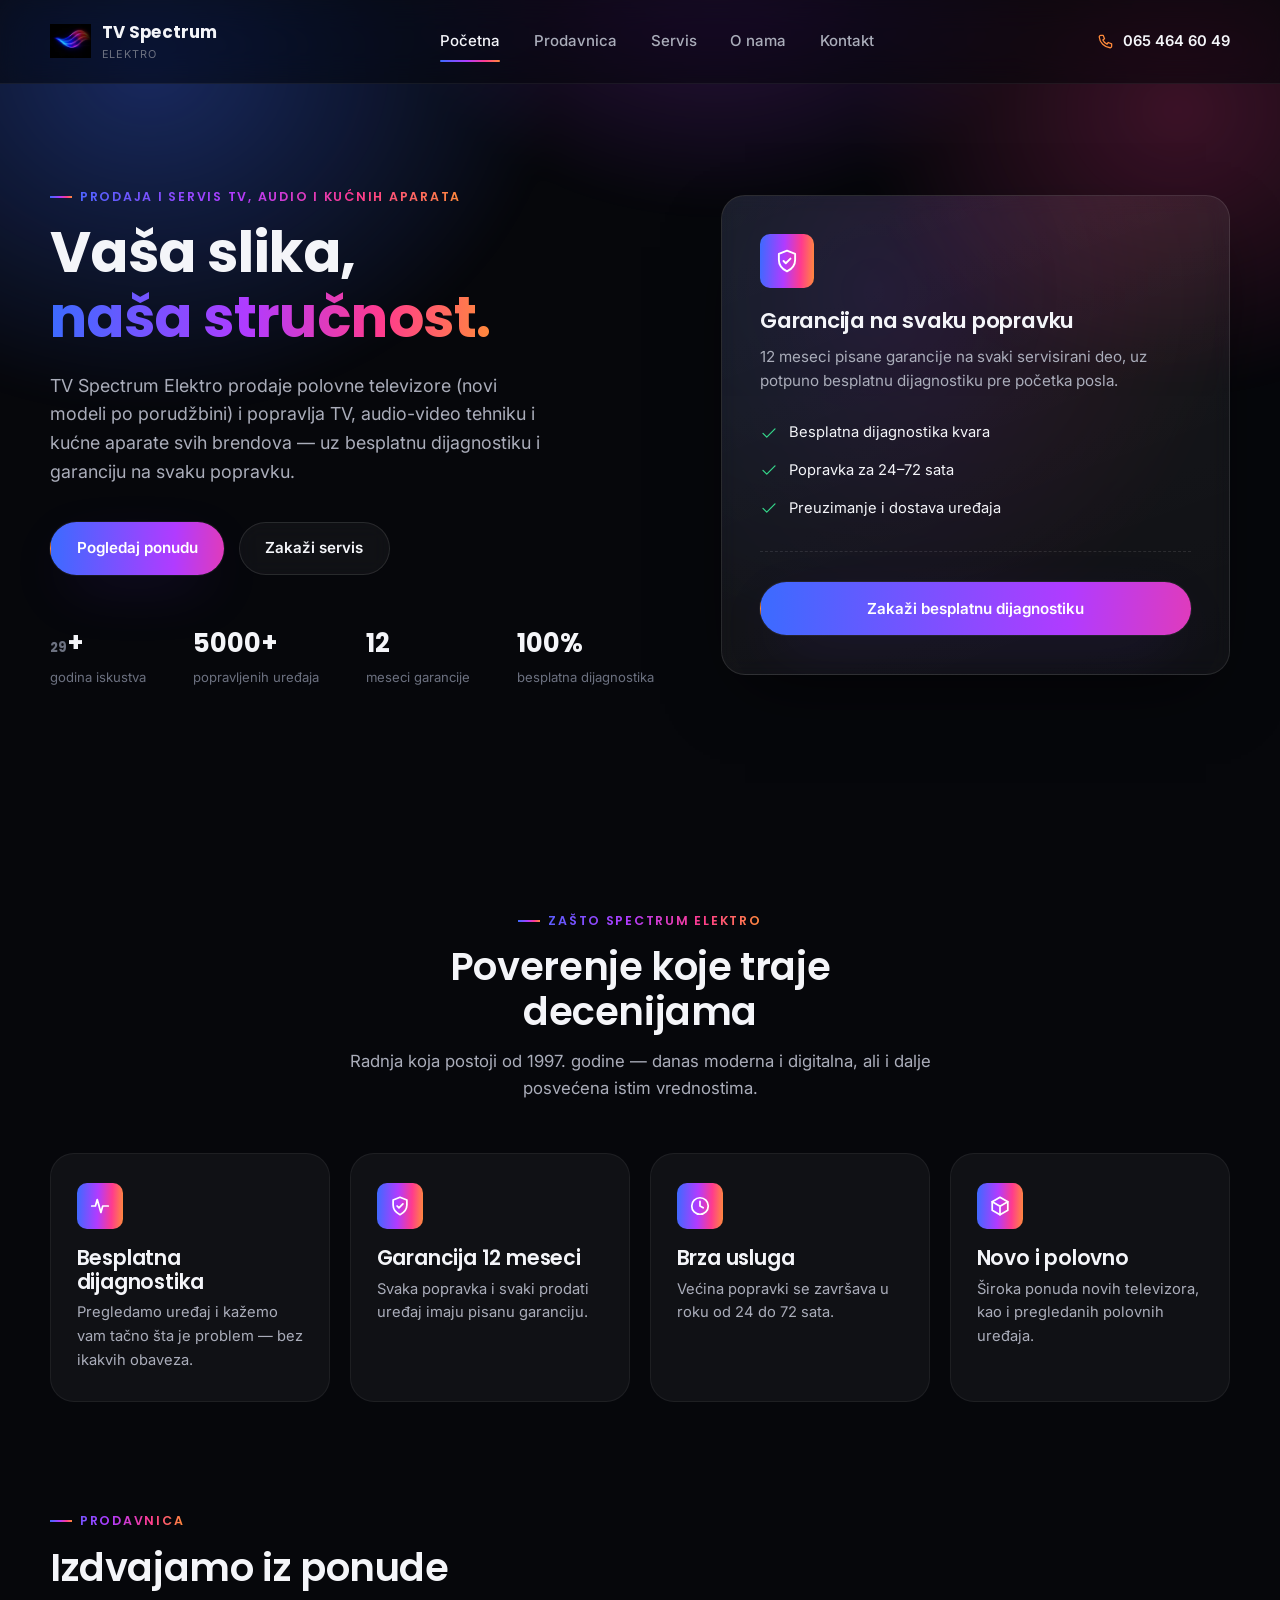
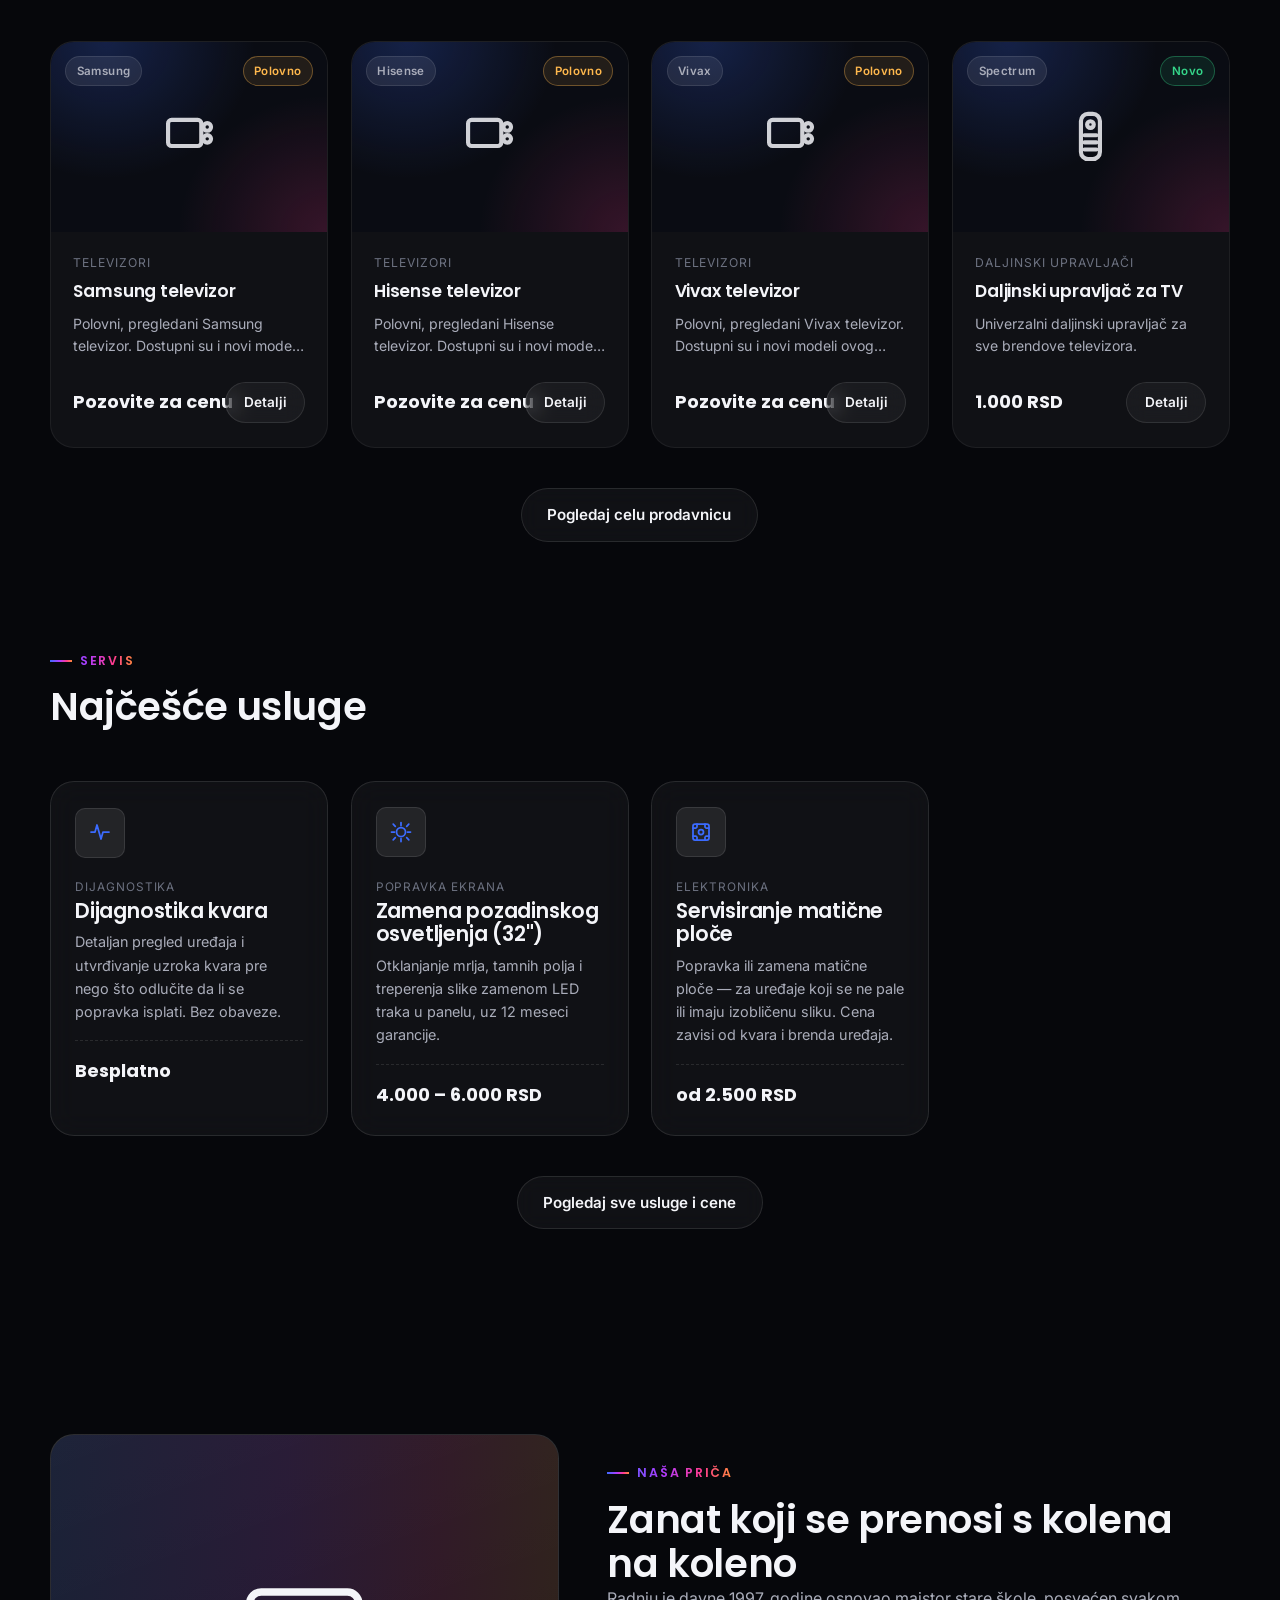
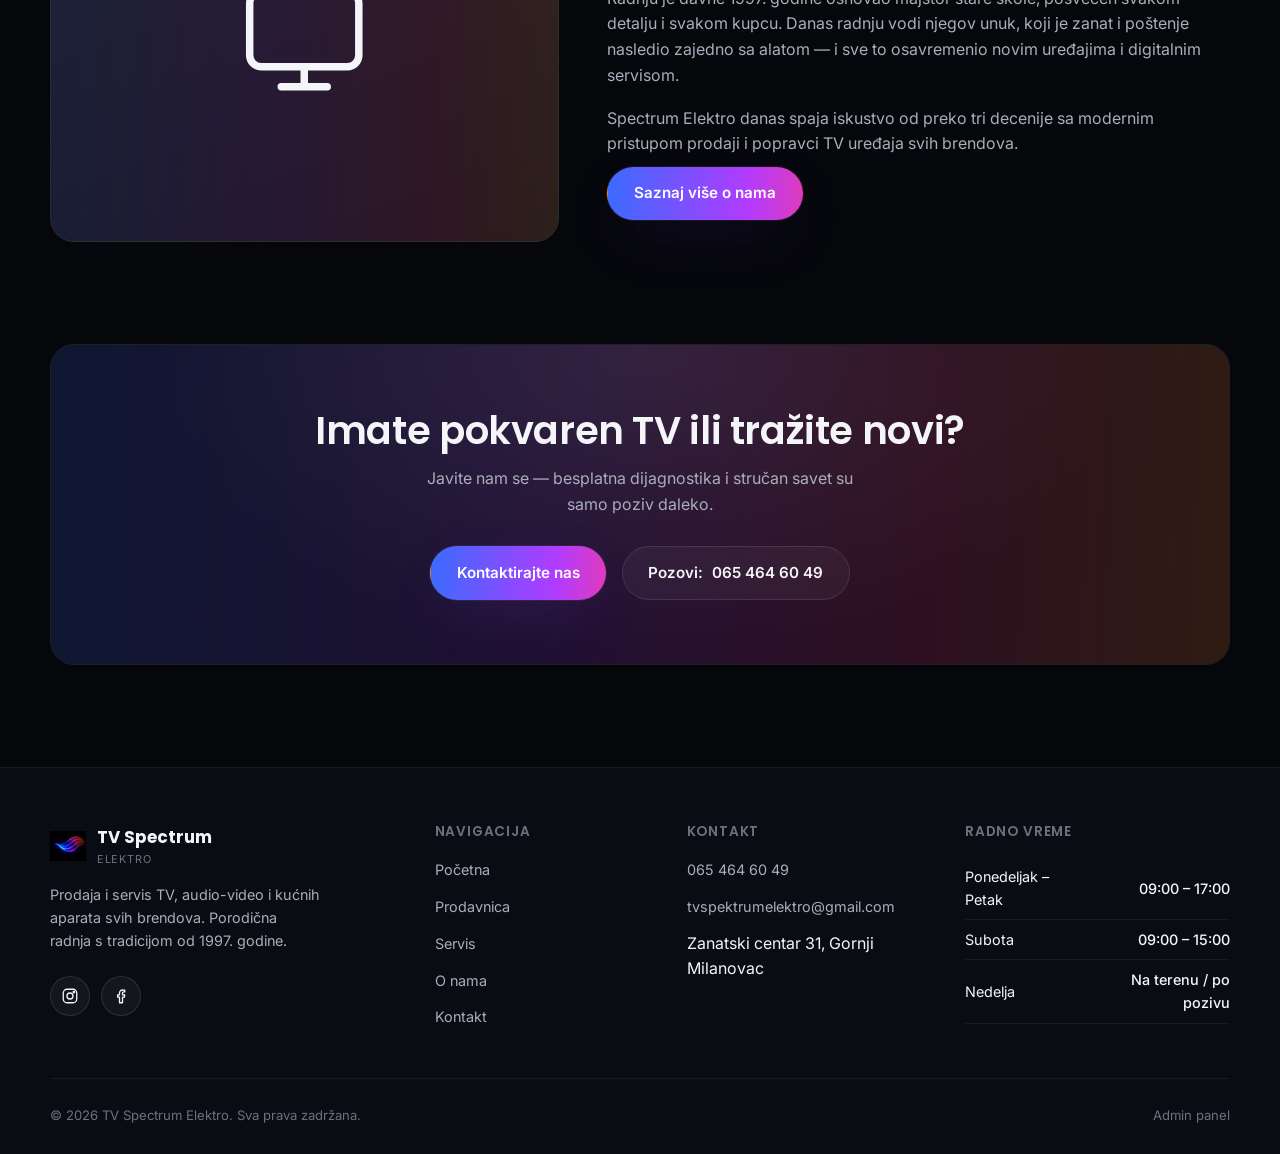
==== index.html @ 7c69a84d "Initial site: TV Spectrum Elektro — sales and service website Static multi-page site (HTML5/CSS/vani" ====
<!doctype html>
<html lang="sr">
<head>
<meta charset="UTF-8">
<meta name="viewport" content="width=device-width, initial-scale=1">
<title>TV Spectrum Elektro — Prodaja i servis TV uređaja i kućnih aparata</title>
<meta name="description" content="TV Spectrum Elektro: prodaja polovnih i novih televizora po porudžbini, i profesionalan servis TV, audio-video tehnike i kućnih aparata svih brendova. Besplatna dijagnostika, 12 meseci garancije.">
<link rel="icon" type="image/png" href="assets/favicon-32.png">
<link rel="apple-touch-icon" href="assets/apple-touch-icon.png">
<link rel="preconnect" href="https://fonts.googleapis.com">
<link rel="preconnect" href="https://fonts.gstatic.com" crossorigin>
<link href="https://fonts.googleapis.com/css2?family=Inter:wght@400;500;600&family=Poppins:wght@600;700&display=swap" rel="stylesheet">
<link rel="stylesheet" href="css/style.css">
</head>
<body>
<a href="#main" class="skip-link">Preskoči na sadržaj</a>

<template id="icon-menu-tpl"><svg viewBox="0 0 24 24" fill="none" stroke="currentColor" stroke-width="1.75" stroke-linecap="round" stroke-linejoin="round" width="24" height="24"><path d="M3.5 6.5h17M3.5 12h17M3.5 17.5h17"/></svg></template>
<template id="icon-close-tpl"><svg viewBox="0 0 24 24" fill="none" stroke="currentColor" stroke-width="1.75" stroke-linecap="round" stroke-linejoin="round" width="24" height="24"><path d="M5 5l14 14M19 5L5 19"/></svg></template>

<header class="site-header">
  <div class="container">
    <a href="index.html" class="brand">
      <img src="assets/logo-mark.png" alt="Spectrum Elektro logo">
      <span class="brand-name">TV Spectrum<br><small>Elektro</small></span>
    </a>
    <nav class="nav-links" aria-label="Glavna navigacija">
      <a href="index.html" aria-current="page">Početna</a>
      <a href="prodavnica.html">Prodavnica</a>
      <a href="servis.html">Servis</a>
      <a href="o-nama.html">O nama</a>
      <a href="kontakt.html">Kontakt</a>
    </nav>
    <div class="header-actions">
      <a class="phone-cta js-phone-link" href="tel:+381654646049">
        <svg class="icon" width="18" height="18" viewBox="0 0 24 24" fill="none" stroke="currentColor" stroke-width="1.75" stroke-linecap="round" stroke-linejoin="round"><path d="M5 4.5h3.3L10 9l-2.2 1.6a11.5 11.5 0 0 0 5.6 5.6L15 14l4.5 1.7V19a2 2 0 0 1-2.1 2C9.9 20.5 3.5 14.1 3 6.6A2 2 0 0 1 5 4.5z"/></svg>
        <span class="js-phone-text">065 464 60 49</span>
      </a>
      <button type="button" class="nav-toggle" aria-label="Otvori meni" aria-expanded="false">
        <svg viewBox="0 0 24 24" fill="none" stroke="currentColor" stroke-width="1.75" stroke-linecap="round" stroke-linejoin="round" width="24" height="24"><path d="M3.5 6.5h17M3.5 12h17M3.5 17.5h17"/></svg>
      </button>
    </div>
  </div>
</header>

<main id="main">

  <!-- HERO -->
  <section class="hero">
    <div class="hero-glow" aria-hidden="true"></div>
    <div class="container hero-grid">
      <div class="hero-copy">
        <span class="eyebrow">Prodaja i servis TV, audio i kućnih aparata</span>
        <h1>Vaša slika,<br><span class="grad-text">naša stručnost.</span></h1>
        <p>TV Spectrum Elektro prodaje polovne televizore (novi modeli po porudžbini) i popravlja TV, audio-video tehniku i kućne aparate svih brendova — uz besplatnu dijagnostiku i garanciju na svaku popravku.</p>
        <div class="hero-actions">
          <a href="prodavnica.html" class="btn btn-primary">Pogledaj ponudu</a>
          <a href="servis.html" class="btn btn-outline">Zakaži servis</a>
        </div>
        <div class="hero-stats">
          <div><strong><span class="js-years-count">30</span>+</strong><span>godina iskustva</span></div>
          <div><strong>5000+</strong><span>popravljenih uređaja</span></div>
          <div><strong>12</strong><span>meseci garancije</span></div>
          <div><strong>100%</strong><span>besplatna dijagnostika</span></div>
        </div>
      </div>
      <div class="hero-panel reveal">
        <div class="hero-panel-icon">
          <svg width="26" height="26" viewBox="0 0 24 24" fill="none" stroke="currentColor" stroke-width="1.75" stroke-linecap="round" stroke-linejoin="round"><path d="M12 2.5l7.5 3v5.5c0 5-3.2 8.4-7.5 10.5-4.3-2.1-7.5-5.5-7.5-10.5V5.5l7.5-3z"/><path d="M8.8 12l2.1 2.1 4.3-4.3"/></svg>
        </div>
        <h3>Garancija na svaku popravku</h3>
        <p>12 meseci pisane garancije na svaki servisirani deo, uz potpuno besplatnu dijagnostiku pre početka posla.</p>
        <div class="hero-panel-features">
          <div>
            <svg class="icon" width="18" height="18" viewBox="0 0 24 24" fill="none" stroke="currentColor" stroke-width="1.75" stroke-linecap="round" stroke-linejoin="round"><path d="M4 12.5l5 5 11-11"/></svg>
            Besplatna dijagnostika kvara
          </div>
          <div>
            <svg class="icon" width="18" height="18" viewBox="0 0 24 24" fill="none" stroke="currentColor" stroke-width="1.75" stroke-linecap="round" stroke-linejoin="round"><path d="M4 12.5l5 5 11-11"/></svg>
            Popravka za 24–72 sata
          </div>
          <div>
            <svg class="icon" width="18" height="18" viewBox="0 0 24 24" fill="none" stroke="currentColor" stroke-width="1.75" stroke-linecap="round" stroke-linejoin="round"><path d="M4 12.5l5 5 11-11"/></svg>
            Preuzimanje i dostava uređaja
          </div>
        </div>
        <a href="kontakt.html" class="btn btn-primary btn-block">Zakaži besplatnu dijagnostiku</a>
      </div>
    </div>
  </section>

  <!-- ZASTO MI -->
  <section class="section" id="zasto-mi">
    <div class="container">
      <div class="section-head center">
        <span class="eyebrow">Zašto Spectrum Elektro</span>
        <h2>Poverenje koje traje decenijama</h2>
        <p>Radnja koja postoji od <span class="js-founded-year">1997</span>. godine — danas moderna i digitalna, ali i dalje posvećena istim vrednostima.</p>
      </div>
      <div class="feature-grid">
        <div class="feature-card reveal">
          <div class="icon-wrap"><svg width="22" height="22" viewBox="0 0 24 24" fill="none" stroke="currentColor" stroke-width="1.9" stroke-linecap="round" stroke-linejoin="round"><path d="M3 12h4l2-7 4 14 2-7h6"/></svg></div>
          <h3>Besplatna dijagnostika</h3>
          <p>Pregledamo uređaj i kažemo vam tačno šta je problem — bez ikakvih obaveza.</p>
        </div>
        <div class="feature-card reveal">
          <div class="icon-wrap"><svg width="22" height="22" viewBox="0 0 24 24" fill="none" stroke="currentColor" stroke-width="1.9" stroke-linecap="round" stroke-linejoin="round"><path d="M12 2.5l7.5 3v5.5c0 5-3.2 8.4-7.5 10.5-4.3-2.1-7.5-5.5-7.5-10.5V5.5l7.5-3z"/><path d="M8.8 12l2.1 2.1 4.3-4.3"/></svg></div>
          <h3>Garancija 12 meseci</h3>
          <p>Svaka popravka i svaki prodati uređaj imaju pisanu garanciju.</p>
        </div>
        <div class="feature-card reveal">
          <div class="icon-wrap"><svg width="22" height="22" viewBox="0 0 24 24" fill="none" stroke="currentColor" stroke-width="1.9" stroke-linecap="round" stroke-linejoin="round"><circle cx="12" cy="12" r="9"/><path d="M12 7v5l3.5 2"/></svg></div>
          <h3>Brza usluga</h3>
          <p>Većina popravki se završava u roku od 24 do 72 sata.</p>
        </div>
        <div class="feature-card reveal">
          <div class="icon-wrap"><svg width="22" height="22" viewBox="0 0 24 24" fill="none" stroke="currentColor" stroke-width="1.9" stroke-linecap="round" stroke-linejoin="round"><path d="M12 2.5l8.5 4.9v9.2L12 21.5l-8.5-4.9V7.4z"/><path d="M3.5 7.4L12 12.3l8.5-4.9M12 12.3v9.2"/></svg></div>
          <h3>Novo i polovno</h3>
          <p>Široka ponuda novih televizora, kao i pregledanih polovnih uređaja.</p>
        </div>
      </div>
    </div>
  </section>

  <!-- ISTAKNUTI PROIZVODI -->
  <section class="section" style="padding-top:0;">
    <div class="container">
      <div class="section-head">
        <span class="eyebrow">Prodavnica</span>
        <h2>Izdvajamo iz ponude</h2>
      </div>
      <div class="card-grid" id="featuredProducts"></div>
      <div class="text-center" style="margin-top:2.5rem;">
        <a href="prodavnica.html" class="btn btn-outline">Pogledaj celu prodavnicu</a>
      </div>
    </div>
  </section>

  <!-- ISTAKNUTE USLUGE -->
  <section class="section" style="padding-top:0;">
    <div class="container">
      <div class="section-head">
        <span class="eyebrow">Servis</span>
        <h2>Najčešće usluge</h2>
      </div>
      <div class="card-grid" id="featuredServices"></div>
      <div class="text-center" style="margin-top:2.5rem;">
        <a href="servis.html" class="btn btn-outline">Pogledaj sve usluge i cene</a>
      </div>
    </div>
  </section>

  <!-- PRICA -->
  <section class="section">
    <div class="container story-grid">
      <div class="story-visual reveal">
        <svg class="icon" viewBox="0 0 24 24" fill="none" stroke="currentColor" stroke-width="1.3" stroke-linecap="round" stroke-linejoin="round"><rect x="2.5" y="4" width="19" height="13" rx="2"/><path d="M8 20.5h8M12 17v3.5"/></svg>
      </div>
      <div class="story-copy reveal">
        <span class="eyebrow">Naša priča</span>
        <h2>Zanat koji se prenosi s kolena na koleno</h2>
        <p>Radnju je davne <span class="js-founded-year">1997</span>. godine osnovao majstor stare škole, posvećen svakom detalju i svakom kupcu. Danas radnju vodi njegov unuk, koji je zanat i poštenje nasledio zajedno sa alatom — i sve to osavremenio novim uređajima i digitalnim servisom.</p>
        <p>Spectrum Elektro danas spaja iskustvo od preko tri decenije sa modernim pristupom prodaji i popravci TV uređaja svih brendova.</p>
        <a href="o-nama.html" class="btn btn-primary" style="margin-top:0.6rem;">Saznaj više o nama</a>
      </div>
    </div>
  </section>

  <!-- CTA -->
  <section class="section" style="padding-top:0;">
    <div class="container">
      <div class="cta-banner reveal">
        <h2>Imate pokvaren TV ili tražite novi?</h2>
        <p>Javite nam se — besplatna dijagnostika i stručan savet su samo poziv daleko.</p>
        <div class="cta-actions">
          <a href="kontakt.html" class="btn btn-primary">Kontaktirajte nas</a>
          <a class="btn btn-outline js-phone-link" href="tel:+381654646049">Pozovi: <span class="js-phone-text">065 464 60 49</span></a>
        </div>
      </div>
    </div>
  </section>

</main>

<footer class="site-footer">
  <div class="container">
    <div class="footer-grid">
      <div class="footer-brand">
        <a href="index.html" class="brand">
          <img src="assets/logo-mark.png" alt="Spectrum Elektro logo" style="height:30px;">
          <span class="brand-name">TV Spectrum<br><small>Elektro</small></span>
        </a>
        <p>Prodaja i servis TV, audio-video i kućnih aparata svih brendova. Porodična radnja s tradicijom od <span class="js-founded-year">1997</span>. godine.</p>
        <div class="social-row">
          <a href="#" class="js-social-instagram" aria-label="Instagram"><svg width="18" height="18" viewBox="0 0 24 24" fill="none" stroke="currentColor" stroke-width="1.75" stroke-linecap="round" stroke-linejoin="round"><rect x="3" y="3" width="18" height="18" rx="5"/><circle cx="12" cy="12" r="4"/><circle cx="17.2" cy="6.8" r="1"/></svg></a>
          <a href="#" class="js-social-facebook" aria-label="Facebook"><svg width="18" height="18" viewBox="0 0 24 24" fill="none" stroke="currentColor" stroke-width="1.75" stroke-linecap="round" stroke-linejoin="round"><path d="M14 21v-7.5h2.5l.5-3H14V8.3c0-1 .3-1.7 1.8-1.7H17V4.1C16.6 4 15.6 4 14.5 4A4 4 0 0 0 10 8.5v2H7.5v3H10V21z"/></svg></a>
        </div>
      </div>
      <div class="footer-col">
        <h4>Navigacija</h4>
        <ul>
          <li><a href="index.html">Početna</a></li>
          <li><a href="prodavnica.html">Prodavnica</a></li>
          <li><a href="servis.html">Servis</a></li>
          <li><a href="o-nama.html">O nama</a></li>
          <li><a href="kontakt.html">Kontakt</a></li>
        </ul>
      </div>
      <div class="footer-col">
        <h4>Kontakt</h4>
        <ul>
          <li><a class="js-phone-link js-phone-text" href="tel:+381654646049">065 464 60 49</a></li>
          <li><a class="js-email-link" href="mailto:tvspektrumelektro@gmail.com">tvspektrumelektro@gmail.com</a></li>
          <li><span class="js-address-text">Zanatski centar 31, Gornji Milanovac</span></li>
        </ul>
      </div>
      <div class="footer-col">
        <h4>Radno vreme</h4>
        <table class="hours-table"><tbody class="js-hours-table"></tbody></table>
      </div>
    </div>
    <div class="footer-bottom">
      <span>© <span class="js-current-year">2026</span> TV Spectrum Elektro. Sva prava zadržana.</span>
      <a href="admin.html">Admin panel</a>
    </div>
  </div>
</footer>

<script type="module" src="js/main.js"></script>
<script type="module" src="js/home.js"></script>
</body>
</html>
---- css/style.css ----
/* ===================================================================
   Spectrum Elektro — glavni stylesheet
   Moderan CSS: custom properties, grid/flex, clamp(), color-mix(),
   backdrop-filter, :focus-visible, prefers-reduced-motion.
=================================================================== */

:root {
  /* boje iz loga */
  --blue: #3b6bff;
  --purple: #b13bff;
  --pink: #ff3b8e;
  --orange: #ff8a3b;
  --gradient-brand: linear-gradient(92deg, var(--blue) 0%, var(--purple) 45%, var(--pink) 75%, var(--orange) 100%);

  --bg: #06070b;
  --bg-alt: #0a0c13;
  --surface: rgba(255, 255, 255, 0.045);
  --surface-strong: rgba(255, 255, 255, 0.08);
  --surface-solid: #12131c;
  --border: rgba(255, 255, 255, 0.1);
  --border-soft: rgba(255, 255, 255, 0.06);

  --text: #f4f5f9;
  --text-dim: #aaadba;
  --text-faint: #6c7180;

  --success: #35d68a;
  --danger: #ff5470;
  --warning: #ffb84d;

  --radius-sm: 10px;
  --radius-md: 16px;
  --radius-lg: 24px;
  --radius-pill: 999px;

  --shadow-md: 0 16px 40px -16px rgba(0, 0, 0, 0.55);
  --shadow-lg: 0 28px 70px -24px rgba(0, 0, 0, 0.7);
  --shadow-glow: 0 0 0 1px rgba(255, 255, 255, 0.06), 0 20px 60px -20px rgba(120, 60, 255, 0.35);

  --ease: cubic-bezier(0.22, 1, 0.36, 1);
  --dur: 0.35s;

  --container: 1180px;
  --header-h: 84px;

  color-scheme: dark;
}

/* ---------- reset ---------- */
*, *::before, *::after { box-sizing: border-box; }
* { margin: 0; }
html { scroll-behavior: smooth; scroll-padding-top: calc(var(--header-h) + 16px); }
html, body { height: 100%; }

body {
  background: var(--bg);
  color: var(--text);
  font-family: "Inter", system-ui, -apple-system, "Segoe UI", sans-serif;
  font-size: 16px;
  line-height: 1.6;
  -webkit-font-smoothing: antialiased;
  overflow-x: hidden;
}

img, picture, svg { display: block; max-width: 100%; }

a { color: inherit; text-decoration: none; }

ul, ol { list-style: none; padding: 0; }

button, input, textarea, select {
  font: inherit;
  color: inherit;
  background: none;
  border: none;
}

h1, h2, h3, h4 {
  font-family: "Poppins", "Inter", sans-serif;
  font-weight: 600;
  line-height: 1.15;
  letter-spacing: -0.01em;
}

h1 { font-size: clamp(2.4rem, 4.4vw, 3.9rem); font-weight: 700; }
h2 { font-size: clamp(1.9rem, 3vw, 2.7rem); }
h3 { font-size: clamp(1.2rem, 1.6vw, 1.45rem); }

p { color: var(--text-dim); }

:focus-visible {
  outline: 2px solid var(--blue);
  outline-offset: 3px;
  border-radius: 4px;
}

@media (prefers-reduced-motion: reduce) {
  html { scroll-behavior: auto; }
  *, *::before, *::after { animation-duration: 0.01ms !important; transition-duration: 0.01ms !important; }
}

/* ---------- layout helpers ---------- */
.container {
  width: min(100% - 2.5rem, var(--container));
  margin-inline: auto;
}

.section { padding-block: clamp(4rem, 8vw, 6.5rem); }
.section-tight { padding-block: clamp(2.5rem, 5vw, 4rem); }

.section-head {
  max-width: 640px;
  margin-bottom: clamp(2.2rem, 4vw, 3.2rem);
}

.section-head.center { max-width: 620px; margin-inline: auto; text-align: center; }

.eyebrow {
  display: inline-flex;
  align-items: center;
  gap: 0.5rem;
  font-family: "Poppins", sans-serif;
  font-size: 0.78rem;
  font-weight: 600;
  letter-spacing: 0.14em;
  text-transform: uppercase;
  color: transparent;
  background: var(--gradient-brand);
  -webkit-background-clip: text;
  background-clip: text;
  margin-bottom: 0.9rem;
}

.eyebrow::before {
  content: "";
  width: 22px;
  height: 2px;
  background: var(--gradient-brand);
  display: inline-block;
}

.section-head p { margin-top: 0.9rem; font-size: 1.05rem; }

.grad-text {
  background: var(--gradient-brand);
  -webkit-background-clip: text;
  background-clip: text;
  color: transparent;
}

.visually-hidden {
  position: absolute;
  width: 1px; height: 1px;
  overflow: hidden;
  clip: rect(0 0 0 0);
  white-space: nowrap;
}

.skip-link {
  position: fixed;
  top: -60px;
  left: 1rem;
  background: var(--surface-solid);
  color: var(--text);
  padding: 0.7rem 1.1rem;
  border-radius: var(--radius-sm);
  z-index: 1000;
  transition: top var(--dur) var(--ease);
  border: 1px solid var(--border);
}
.skip-link:focus { top: 1rem; }

/* ---------- buttons ---------- */
.btn {
  display: inline-flex;
  align-items: center;
  justify-content: center;
  gap: 0.55rem;
  padding: 0.85rem 1.6rem;
  border-radius: var(--radius-pill);
  font-weight: 600;
  font-size: 0.95rem;
  cursor: pointer;
  transition: transform var(--dur) var(--ease), box-shadow var(--dur) var(--ease), background var(--dur) var(--ease), border-color var(--dur) var(--ease);
  white-space: nowrap;
  border: 1px solid transparent;
}
.btn:active { transform: translateY(1px); }

.btn-primary {
  background: var(--gradient-brand);
  background-size: 160% 100%;
  color: #fff;
  box-shadow: var(--shadow-glow);
}
.btn-primary:hover { background-position: 100% 0; box-shadow: 0 24px 60px -18px rgba(177, 59, 255, 0.55); transform: translateY(-2px); }

.btn-outline {
  background: var(--surface);
  border-color: var(--border);
  color: var(--text);
  backdrop-filter: blur(10px);
}
.btn-outline:hover { background: var(--surface-strong); border-color: rgba(255,255,255,0.24); transform: translateY(-2px); }

.btn-ghost { color: var(--text-dim); padding: 0.6rem 0.9rem; }
.btn-ghost:hover { color: var(--text); }

.btn-sm { padding: 0.55rem 1.1rem; font-size: 0.85rem; }
.btn-danger { background: rgba(255, 84, 112, 0.12); color: var(--danger); border-color: rgba(255, 84, 112, 0.3); }
.btn-danger:hover { background: rgba(255, 84, 112, 0.2); }
.btn-block { width: 100%; }
.btn[disabled] { opacity: 0.5; cursor: not-allowed; pointer-events: none; }

.icon { flex-shrink: 0; }

/* ---------- header ---------- */
.site-header {
  position: fixed;
  inset: 0 0 auto 0;
  height: var(--header-h);
  z-index: 100;
  display: flex;
  align-items: center;
  background: rgba(6, 7, 11, 0.6);
  backdrop-filter: blur(16px) saturate(140%);
  border-bottom: 1px solid var(--border-soft);
  transition: background var(--dur) var(--ease), border-color var(--dur) var(--ease);
}

.site-header .container { display: flex; align-items: center; justify-content: space-between; gap: 1.5rem; }

.brand { display: flex; align-items: center; gap: 0.65rem; font-family: "Poppins", sans-serif; }
.brand img { height: 34px; width: auto; }
.brand-name { font-weight: 700; font-size: 1.05rem; letter-spacing: 0.01em; }
.brand-name small { display: block; font-family: "Inter", sans-serif; font-weight: 400; font-size: 0.68rem; color: var(--text-faint); letter-spacing: 0.08em; text-transform: uppercase; }

.nav-links { display: flex; align-items: center; gap: 2.1rem; }
.nav-links a {
  font-size: 0.94rem;
  font-weight: 500;
  color: var(--text-dim);
  position: relative;
  padding-block: 0.4rem;
  transition: color var(--dur) var(--ease);
}
.nav-links a::after {
  content: "";
  position: absolute; left: 0; right: 100%; bottom: -2px; height: 2px;
  background: var(--gradient-brand);
  transition: right var(--dur) var(--ease);
  border-radius: 2px;
}
.nav-links a:hover, .nav-links a[aria-current="page"] { color: var(--text); }
.nav-links a:hover::after, .nav-links a[aria-current="page"]::after { right: 0; }

.header-actions { display: flex; align-items: center; gap: 0.9rem; }
.phone-cta { display: flex; align-items: center; gap: 0.5rem; font-weight: 600; font-size: 0.92rem; color: var(--text); }
.phone-cta .icon { color: var(--orange); }

.nav-toggle {
  display: none;
  padding: 0.5rem;
  border-radius: var(--radius-sm);
  color: var(--text);
}

@media (max-width: 900px) {
  .nav-links { position: fixed; inset: var(--header-h) 0 0 0; flex-direction: column; justify-content: flex-start; align-items: stretch; gap: 0; background: rgba(6,7,11,0.98); backdrop-filter: blur(20px); padding: 1.5rem 1.75rem 2rem; transform: translateY(-8px); opacity: 0; pointer-events: none; transition: opacity var(--dur) var(--ease), transform var(--dur) var(--ease); }
  .nav-links a { padding: 0.95rem 0; border-bottom: 1px solid var(--border-soft); font-size: 1.05rem; }
  .nav-links a::after { display: none; }
  .site-header.nav-open .nav-links { opacity: 1; transform: translateY(0); pointer-events: auto; }
  .nav-toggle { display: inline-flex; }
  .phone-cta span { display: none; }
}

/* ---------- hero ---------- */
.hero {
  position: relative;
  padding-top: calc(var(--header-h) + clamp(3rem, 8vw, 6rem));
  padding-bottom: clamp(4rem, 9vw, 7rem);
  overflow: clip;
}

.hero-glow {
  position: absolute;
  inset: -20% -10% auto -10%;
  height: 900px;
  background:
    radial-gradient(38% 55% at 18% 25%, rgba(59, 107, 255, 0.35), transparent 70%),
    radial-gradient(32% 45% at 55% 10%, rgba(177, 59, 255, 0.28), transparent 70%),
    radial-gradient(30% 45% at 85% 30%, rgba(255, 59, 142, 0.22), transparent 70%);
  filter: blur(10px);
  pointer-events: none;
  z-index: 0;
}

.hero .container { position: relative; z-index: 1; }
.hero-grid { display: grid; grid-template-columns: 1.1fr 0.9fr; gap: 3rem; align-items: center; }

.hero-copy h1 { margin-bottom: 1.3rem; }
.hero-copy > p { font-size: 1.12rem; max-width: 46ch; margin-bottom: 2.2rem; }
.hero-actions { display: flex; flex-wrap: wrap; gap: 0.9rem; margin-bottom: 3rem; }

.hero-stats { display: grid; grid-template-columns: repeat(4, auto); gap: 1.8rem; }
.hero-stats div strong { display: block; font-family: "Poppins", sans-serif; font-size: 1.6rem; font-weight: 700; }
.hero-stats div span { font-size: 0.82rem; color: var(--text-faint); }

.hero-panel {
  position: relative;
  border-radius: var(--radius-lg);
  border: 1px solid var(--border);
  background: linear-gradient(160deg, var(--surface-strong), var(--surface));
  backdrop-filter: blur(10px);
  box-shadow: var(--shadow-lg);
  padding: clamp(1.8rem, 3vw, 2.6rem);
  overflow: hidden;
}
.hero-panel::before {
  content: "";
  position: absolute; inset: 0;
  background: var(--gradient-brand);
  opacity: 0.12;
  mask: radial-gradient(circle at 30% 20%, black, transparent 70%);
}
.hero-panel > * { position: relative; z-index: 1; }
.hero-panel-icon {
  width: 54px; height: 54px;
  border-radius: var(--radius-sm);
  display: grid; place-items: center;
  background: var(--gradient-brand);
  color: #fff;
  margin-bottom: 1.3rem;
}
.hero-panel h3 { font-size: 1.35rem; margin-bottom: 0.7rem; }
.hero-panel > p { font-size: 0.95rem; margin-bottom: 1.7rem; }
.hero-panel-features { display: flex; flex-direction: column; gap: 0.9rem; margin-bottom: 1.9rem; padding-bottom: 1.9rem; border-bottom: 1px dashed var(--border); }
.hero-panel-features div { display: flex; align-items: center; gap: 0.7rem; font-size: 0.92rem; }
.hero-panel-features .icon { color: var(--success); flex-shrink: 0; }

@media (max-width: 980px) {
  .hero-grid { grid-template-columns: 1fr; }
  .hero-panel { max-width: 460px; margin-inline: auto; }
  .hero-stats { grid-template-columns: repeat(2, auto); row-gap: 1.4rem; }
}

/* ---------- generic cards / glass panels ---------- */
.glass {
  background: var(--surface);
  border: 1px solid var(--border);
  border-radius: var(--radius-lg);
  backdrop-filter: blur(14px);
}

.feature-grid { display: grid; grid-template-columns: repeat(4, 1fr); gap: 1.25rem; }
.feature-card {
  padding: 1.8rem 1.6rem;
  border-radius: var(--radius-lg);
  background: var(--surface);
  border: 1px solid var(--border-soft);
  transition: transform var(--dur) var(--ease), border-color var(--dur) var(--ease), background var(--dur) var(--ease);
}
.feature-card:hover { transform: translateY(-4px); border-color: rgba(255,255,255,0.2); background: var(--surface-strong); }
.feature-card .icon-wrap {
  width: 46px; height: 46px; border-radius: var(--radius-sm);
  display: grid; place-items: center;
  background: var(--gradient-brand);
  color: #fff;
  margin-bottom: 1.1rem;
}
.feature-card h3 { margin-bottom: 0.5rem; }
.feature-card p { font-size: 0.92rem; }

@media (max-width: 980px) { .feature-grid { grid-template-columns: repeat(2, 1fr); } }
@media (max-width: 560px) { .feature-grid { grid-template-columns: 1fr; } }

/* ---------- product / service cards ---------- */
.card-grid { display: grid; grid-template-columns: repeat(auto-fill, minmax(270px, 1fr)); gap: 1.4rem; }

.product-card {
  display: flex;
  flex-direction: column;
  border-radius: var(--radius-lg);
  border: 1px solid var(--border-soft);
  background: var(--surface);
  overflow: hidden;
  transition: transform var(--dur) var(--ease), border-color var(--dur) var(--ease), box-shadow var(--dur) var(--ease);
}
.product-card:hover { transform: translateY(-5px); border-color: rgba(255,255,255,0.18); box-shadow: var(--shadow-md); }

.product-media {
  position: relative;
  aspect-ratio: 16 / 11;
  display: grid;
  place-items: center;
  overflow: hidden;
  background:
    radial-gradient(90% 120% at 20% 0%, rgba(59,107,255,0.22), transparent 60%),
    radial-gradient(90% 120% at 100% 100%, rgba(255,59,142,0.18), transparent 60%),
    var(--bg-alt);
}
.product-media .icon { width: 30%; height: 30%; color: var(--text); opacity: 0.92; }
.product-media .icon svg { width: 100%; height: 100%; }
.product-media img { width: 100%; height: 100%; object-fit: cover; }

.badge {
  display: inline-flex; align-items: center; gap: 0.35rem;
  font-size: 0.72rem; font-weight: 600; letter-spacing: 0.03em;
  padding: 0.3rem 0.65rem;
  border-radius: var(--radius-pill);
  background: var(--surface-strong);
  border: 1px solid var(--border);
  color: var(--text-dim);
}
.badge-brand { position: absolute; top: 0.9rem; left: 0.9rem; }
.badge-condition { position: absolute; top: 0.9rem; right: 0.9rem; }
.badge-condition.new { color: var(--success); border-color: rgba(53,214,138,0.35); background: rgba(53,214,138,0.1); }
.badge-condition.used { color: var(--warning); border-color: rgba(255,184,77,0.35); background: rgba(255,184,77,0.1); }
.badge-out { position: absolute; inset: 0; background: rgba(6,7,11,0.72); display: flex; align-items: center; justify-content: center; font-weight: 600; letter-spacing: 0.05em; text-transform: uppercase; font-size: 0.85rem; color: var(--text-dim); backdrop-filter: blur(2px); }

.product-body { padding: 1.3rem 1.4rem 1.5rem; display: flex; flex-direction: column; gap: 0.6rem; flex: 1; }
.product-body .cat { font-size: 0.76rem; color: var(--text-faint); text-transform: uppercase; letter-spacing: 0.08em; }
.product-body h3 { font-size: 1.08rem; }
.product-body p.desc { font-size: 0.88rem; margin-top: 0.1rem; display: -webkit-box; -webkit-line-clamp: 2; -webkit-box-orient: vertical; overflow: hidden; }

.price-row { margin-top: auto; padding-top: 0.9rem; display: flex; align-items: center; justify-content: space-between; gap: 0.6rem; }
.price-wrap { display: flex; flex-direction: column; gap: 0.1rem; min-width: 0; }
.price { font-family: "Poppins", sans-serif; font-weight: 700; font-size: 1.12rem; white-space: nowrap; }
.price-old { display: block; font-size: 0.78rem; color: var(--text-faint); text-decoration: line-through; font-weight: 400; }

.service-card { padding: 1.6rem 1.5rem; }
.service-card .icon-wrap { width: 50px; height: 50px; border-radius: var(--radius-sm); display: grid; place-items: center; background: var(--surface-strong); border: 1px solid var(--border); color: var(--blue); margin-bottom: 1rem; overflow: hidden; }
.service-card .icon-wrap img { width: 100%; height: 100%; object-fit: cover; }
.service-card .cat { font-size: 0.74rem; color: var(--text-faint); text-transform: uppercase; letter-spacing: 0.08em; margin-bottom: 0.3rem; }
.service-card h3 { margin-bottom: 0.5rem; }
.service-card p.desc { font-size: 0.9rem; margin-bottom: 1.1rem; }
.service-card .price-row { padding-top: 1rem; border-top: 1px dashed var(--border); }

.empty-state { grid-column: 1 / -1; text-align: center; padding: 3.5rem 1rem; color: var(--text-faint); }
.empty-state .icon { margin: 0 auto 1rem; color: var(--text-faint); }

/* ---------- filters ---------- */
.filter-bar {
  display: flex; flex-wrap: wrap; gap: 0.9rem; align-items: center;
  padding: 1.1rem 1.2rem;
  background: var(--surface);
  border: 1px solid var(--border-soft);
  border-radius: var(--radius-md);
  margin-bottom: 2rem;
}
.filter-bar .field { display: flex; flex-direction: column; gap: 0.3rem; }
.filter-bar label { font-size: 0.72rem; text-transform: uppercase; letter-spacing: 0.06em; color: var(--text-faint); }
.filter-bar select, .filter-bar input {
  padding: 0.6rem 0.85rem;
  background: var(--bg-alt);
  border: 1px solid var(--border);
  border-radius: var(--radius-sm);
  min-width: 150px;
}
.filter-bar .search-field { flex: 1; min-width: 200px; position: relative; }
.filter-bar .search-field input { width: 100%; padding-left: 2.4rem; }
.filter-bar .search-field .icon { position: absolute; left: 0.75rem; top: 2.15rem; color: var(--text-faint); }
.filter-bar .results-count { margin-left: auto; font-size: 0.85rem; color: var(--text-faint); }

/* ---------- page banner ---------- */
.page-banner {
  padding-top: calc(var(--header-h) + 3rem);
  padding-bottom: 2.5rem;
  position: relative;
}
.page-banner::before {
  content: "";
  position: absolute; inset: 0 0 auto 0; height: 420px;
  background: radial-gradient(60% 100% at 15% 0%, rgba(59,107,255,0.18), transparent 70%),
              radial-gradient(50% 100% at 85% 0%, rgba(255,59,142,0.14), transparent 70%);
  z-index: -1;
}
.breadcrumb { display: flex; gap: 0.5rem; font-size: 0.85rem; color: var(--text-faint); margin-bottom: 0.9rem; }
.breadcrumb a:hover { color: var(--text); }

/* ---------- process steps ---------- */
.steps { display: grid; grid-template-columns: repeat(4, 1fr); gap: 1.5rem; counter-reset: step; }
.step { position: relative; padding: 1.8rem 1.5rem; border-radius: var(--radius-lg); background: var(--surface); border: 1px solid var(--border-soft); }
.step .num {
  font-family: "Poppins", sans-serif; font-weight: 700; font-size: 1.6rem;
  background: var(--gradient-brand); -webkit-background-clip: text; background-clip: text; color: transparent;
  margin-bottom: 0.8rem; display: block;
}
.step h3 { margin-bottom: 0.5rem; font-size: 1rem; }
.step p { font-size: 0.88rem; }
@media (max-width: 900px) { .steps { grid-template-columns: repeat(2, 1fr); } }
@media (max-width: 560px) { .steps { grid-template-columns: 1fr; } }

/* ---------- brand chips ---------- */
.chip-cloud { display: flex; flex-wrap: wrap; gap: 0.7rem; }
.chip { padding: 0.55rem 1.1rem; border-radius: var(--radius-pill); background: var(--surface); border: 1px solid var(--border); font-size: 0.88rem; color: var(--text-dim); }

/* ---------- CTA banner ---------- */
.cta-banner {
  position: relative;
  border-radius: var(--radius-lg);
  padding: clamp(2.5rem, 6vw, 4rem);
  text-align: center;
  overflow: hidden;
  border: 1px solid var(--border);
}
.cta-banner::before { content: ""; position: absolute; inset: 0; background: var(--gradient-brand); opacity: 0.16; }
.cta-banner::after { content: ""; position: absolute; inset: 0; background: radial-gradient(60% 140% at 50% 0%, rgba(255,255,255,0.08), transparent 70%); }
.cta-banner > * { position: relative; z-index: 1; }
.cta-banner h2 { margin-bottom: 0.8rem; }
.cta-banner p { max-width: 46ch; margin-inline: auto; margin-bottom: 1.8rem; }
.cta-actions { display: flex; gap: 1rem; justify-content: center; flex-wrap: wrap; }

/* ---------- story / about ---------- */
.story-grid { display: grid; grid-template-columns: 0.9fr 1.1fr; gap: 3rem; align-items: center; }
.story-visual { aspect-ratio: 4/3.2; border-radius: var(--radius-lg); border: 1px solid var(--border); background: linear-gradient(160deg, var(--surface-strong), var(--surface)); display: grid; place-items: center; position: relative; overflow: hidden; }
.story-visual::before { content: ""; position: absolute; inset: 0; background: var(--gradient-brand); opacity: 0.12; }
.story-visual .icon { width: 34%; height: 34%; color: var(--text); position: relative; z-index: 1; }
.story-copy p { margin-bottom: 1.1rem; }
.story-copy p:last-of-type { margin-bottom: 0; }
@media (max-width: 900px) { .story-grid { grid-template-columns: 1fr; } }

.values-grid { display: grid; grid-template-columns: repeat(4, 1fr); gap: 1.2rem; margin-top: 3rem; }
@media (max-width: 900px) { .values-grid { grid-template-columns: repeat(2, 1fr); } }
@media (max-width: 560px) { .values-grid { grid-template-columns: 1fr; } }

.timeline { display: flex; flex-direction: column; gap: 0; margin-top: 3rem; border-left: 1px solid var(--border); padding-left: 2rem; }
.timeline-item { position: relative; padding-bottom: 2.5rem; }
.timeline-item:last-child { padding-bottom: 0; }
.timeline-item::before { content: ""; position: absolute; left: -2.4rem; top: 0.2rem; width: 12px; height: 12px; border-radius: 50%; background: var(--gradient-brand); box-shadow: 0 0 0 4px var(--bg), 0 0 0 5px var(--border); }
.timeline-item .year { font-family: "Poppins", sans-serif; font-weight: 700; color: var(--text); display: block; margin-bottom: 0.35rem; }
.timeline-item p { font-size: 0.94rem; }

/* ---------- contact ---------- */
.contact-grid { display: grid; grid-template-columns: 1fr 1.15fr; gap: 2.5rem; align-items: start; }
.contact-info-list { display: flex; flex-direction: column; gap: 1.1rem; margin-bottom: 2rem; }
.contact-info-item { display: flex; gap: 1rem; align-items: flex-start; }
.contact-info-item .icon-wrap { width: 42px; height: 42px; flex-shrink: 0; border-radius: var(--radius-sm); display: grid; place-items: center; background: var(--surface-strong); border: 1px solid var(--border); color: var(--blue); }
.contact-info-item strong { display: block; font-size: 0.95rem; }
.contact-info-item span, .contact-info-item a { font-size: 0.9rem; color: var(--text-dim); }
.contact-info-item a:hover { color: var(--text); }

.hours-table { width: 100%; border-collapse: collapse; margin-top: 0.5rem; }
.hours-table td { padding: 0.5rem 0; font-size: 0.9rem; border-bottom: 1px solid var(--border-soft); }
.hours-table td:last-child { text-align: right; color: var(--text); font-weight: 500; }

.map-embed { border-radius: var(--radius-lg); overflow: hidden; border: 1px solid var(--border); margin-top: 1.5rem; filter: grayscale(0.4) invert(0.92) contrast(0.9); }
.map-embed iframe { width: 100%; height: 260px; border: 0; display: block; }

.social-row { display: flex; gap: 0.7rem; margin-top: 1.5rem; }
.social-row a { width: 40px; height: 40px; border-radius: 50%; display: grid; place-items: center; background: var(--surface); border: 1px solid var(--border); transition: all var(--dur) var(--ease); }
.social-row a:hover { background: var(--gradient-brand); border-color: transparent; }

.form-card { padding: clamp(1.6rem, 3vw, 2.4rem); }
.form-row { display: grid; grid-template-columns: 1fr 1fr; gap: 1rem; }
.field-group { margin-bottom: 1.1rem; display: flex; flex-direction: column; gap: 0.4rem; }
.field-group label { font-size: 0.83rem; font-weight: 500; color: var(--text-dim); }
.field-group input, .field-group textarea, .field-group select {
  padding: 0.8rem 1rem;
  background: var(--bg-alt);
  border: 1px solid var(--border);
  border-radius: var(--radius-sm);
  transition: border-color var(--dur) var(--ease);
}
.field-group input:focus, .field-group textarea:focus, .field-group select:focus { border-color: var(--purple); }
.field-group textarea { resize: vertical; min-height: 120px; }
@media (max-width: 640px) { .form-row { grid-template-columns: 1fr; } .contact-grid { grid-template-columns: 1fr; } }

.form-success { display: none; align-items: center; gap: 0.8rem; padding: 1rem 1.2rem; border-radius: var(--radius-md); background: rgba(53,214,138,0.1); border: 1px solid rgba(53,214,138,0.3); color: var(--success); margin-top: 1rem; }
.form-success.show { display: flex; }
.form-success .icon { flex-shrink: 0; }

/* ---------- footer ---------- */
.site-footer { border-top: 1px solid var(--border-soft); background: var(--bg-alt); padding-block: 3.5rem 1.8rem; }
.footer-grid { display: grid; grid-template-columns: 1.3fr 0.8fr 0.9fr 1fr; gap: 2.5rem; }
.footer-brand p { font-size: 0.9rem; margin-top: 0.9rem; max-width: 30ch; }
.footer-col h4 { font-size: 0.85rem; text-transform: uppercase; letter-spacing: 0.06em; color: var(--text-faint); margin-bottom: 1.1rem; }
.footer-col ul { display: flex; flex-direction: column; gap: 0.7rem; }
.footer-col a { font-size: 0.9rem; color: var(--text-dim); }
.footer-col a:hover { color: var(--text); }
.footer-bottom { margin-top: 3rem; padding-top: 1.6rem; border-top: 1px solid var(--border-soft); display: flex; justify-content: space-between; align-items: center; flex-wrap: wrap; gap: 1rem; font-size: 0.82rem; color: var(--text-faint); }
.footer-bottom a { color: var(--text-faint); }
.footer-bottom a:hover { color: var(--text-dim); }
@media (max-width: 900px) { .footer-grid { grid-template-columns: 1fr 1fr; } }
@media (max-width: 560px) { .footer-grid { grid-template-columns: 1fr; } }

/* ---------- reveal-on-scroll ---------- */
.reveal { opacity: 0; transform: translateY(18px); transition: opacity 0.7s var(--ease), transform 0.7s var(--ease); }
.reveal.in-view { opacity: 1; transform: translateY(0); }

/* ---------- dialog / modal ---------- */
dialog.modal {
  position: fixed;
  inset: 0;
  margin: auto;
  border: 1px solid var(--border);
  border-radius: var(--radius-lg);
  padding: 0;
  background: var(--surface-solid);
  color: var(--text);
  width: min(560px, 92vw);
  max-height: min(640px, 86vh);
  overflow: auto;
  box-shadow: var(--shadow-lg);
}
dialog.modal::backdrop { background: rgba(4, 5, 8, 0.75); backdrop-filter: blur(4px); }
.modal-inner { padding: 2rem; position: relative; }
.modal-close { position: absolute; top: 1.1rem; right: 1.1rem; }

.product-detail-media { aspect-ratio: 16/8; border-radius: var(--radius-md); margin-bottom: 1.3rem; display: grid; place-items: center; background: var(--bg-alt); overflow: hidden; }
.product-detail-media .icon { color: var(--text); }
.product-detail-media img { width: 100%; height: 100%; object-fit: cover; }

/* ---------- utility ---------- */
.mt-0 { margin-top: 0 !important; }
.text-center { text-align: center; }
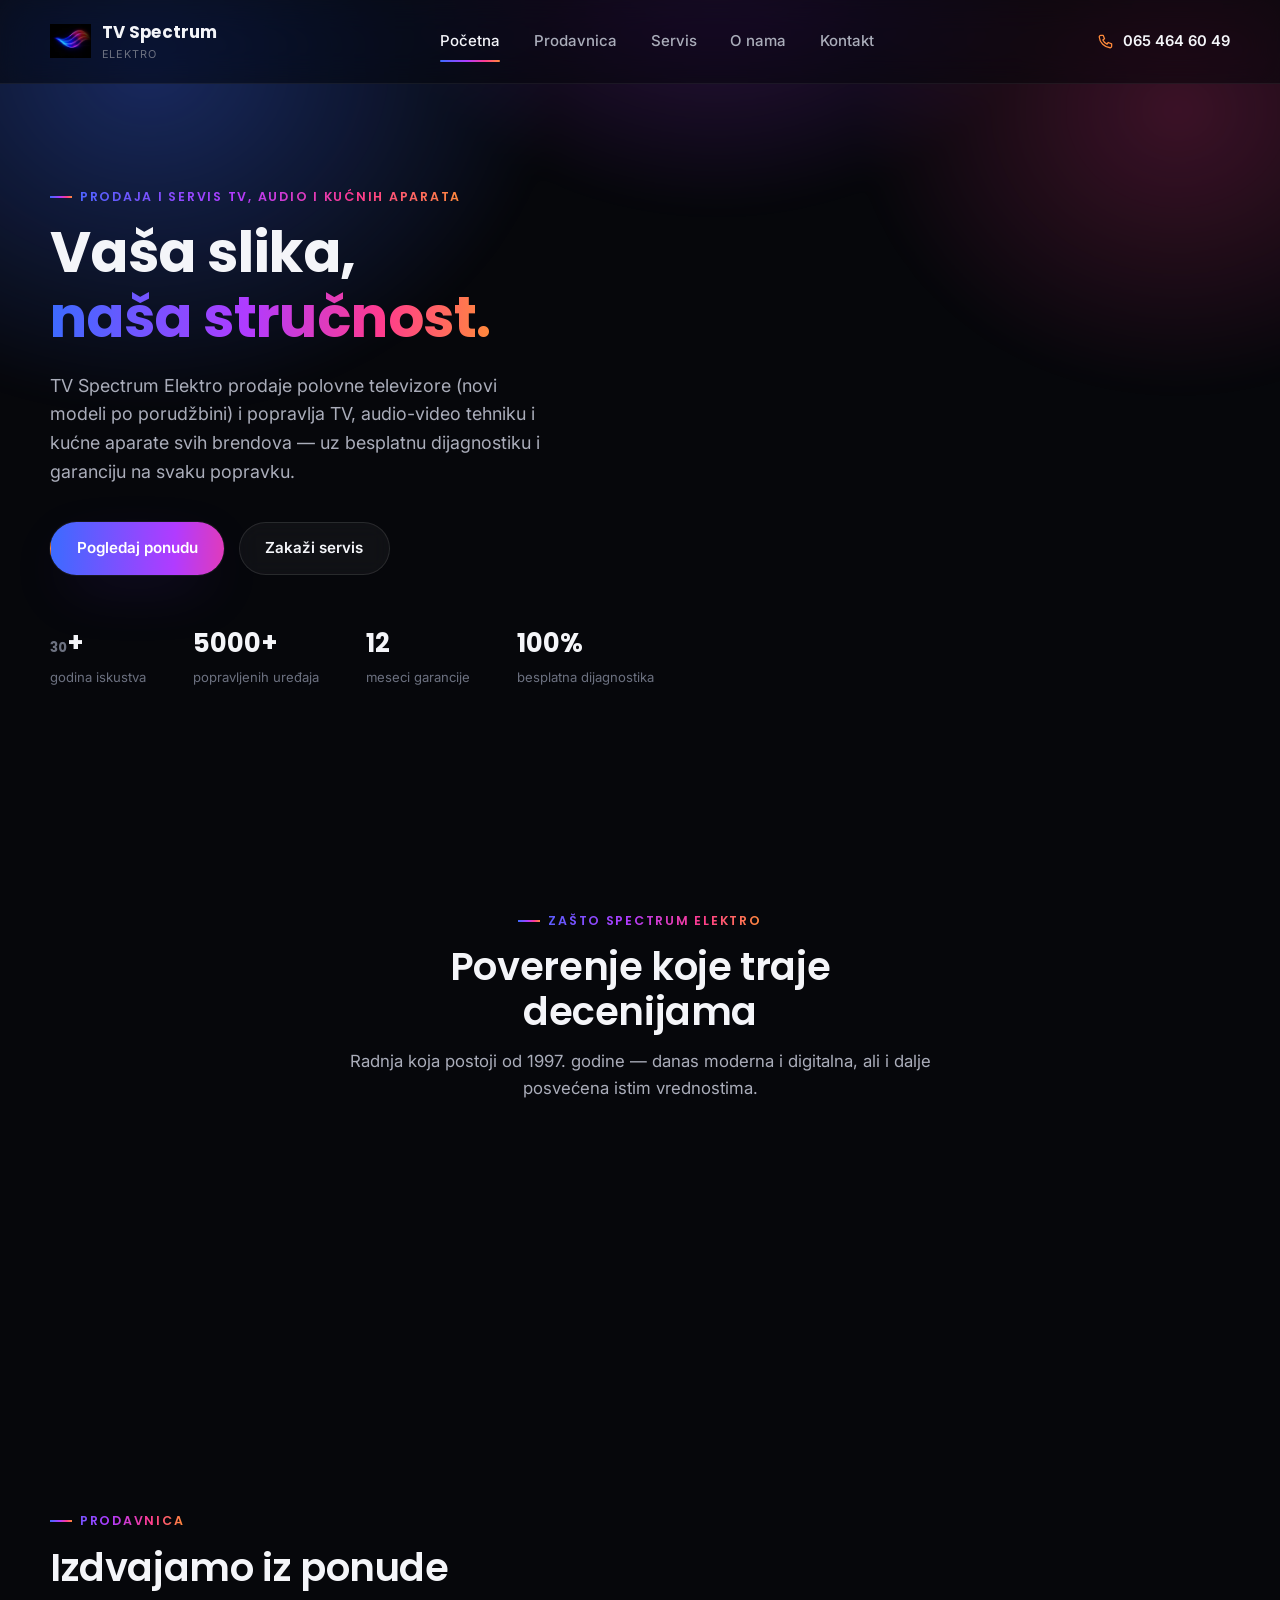
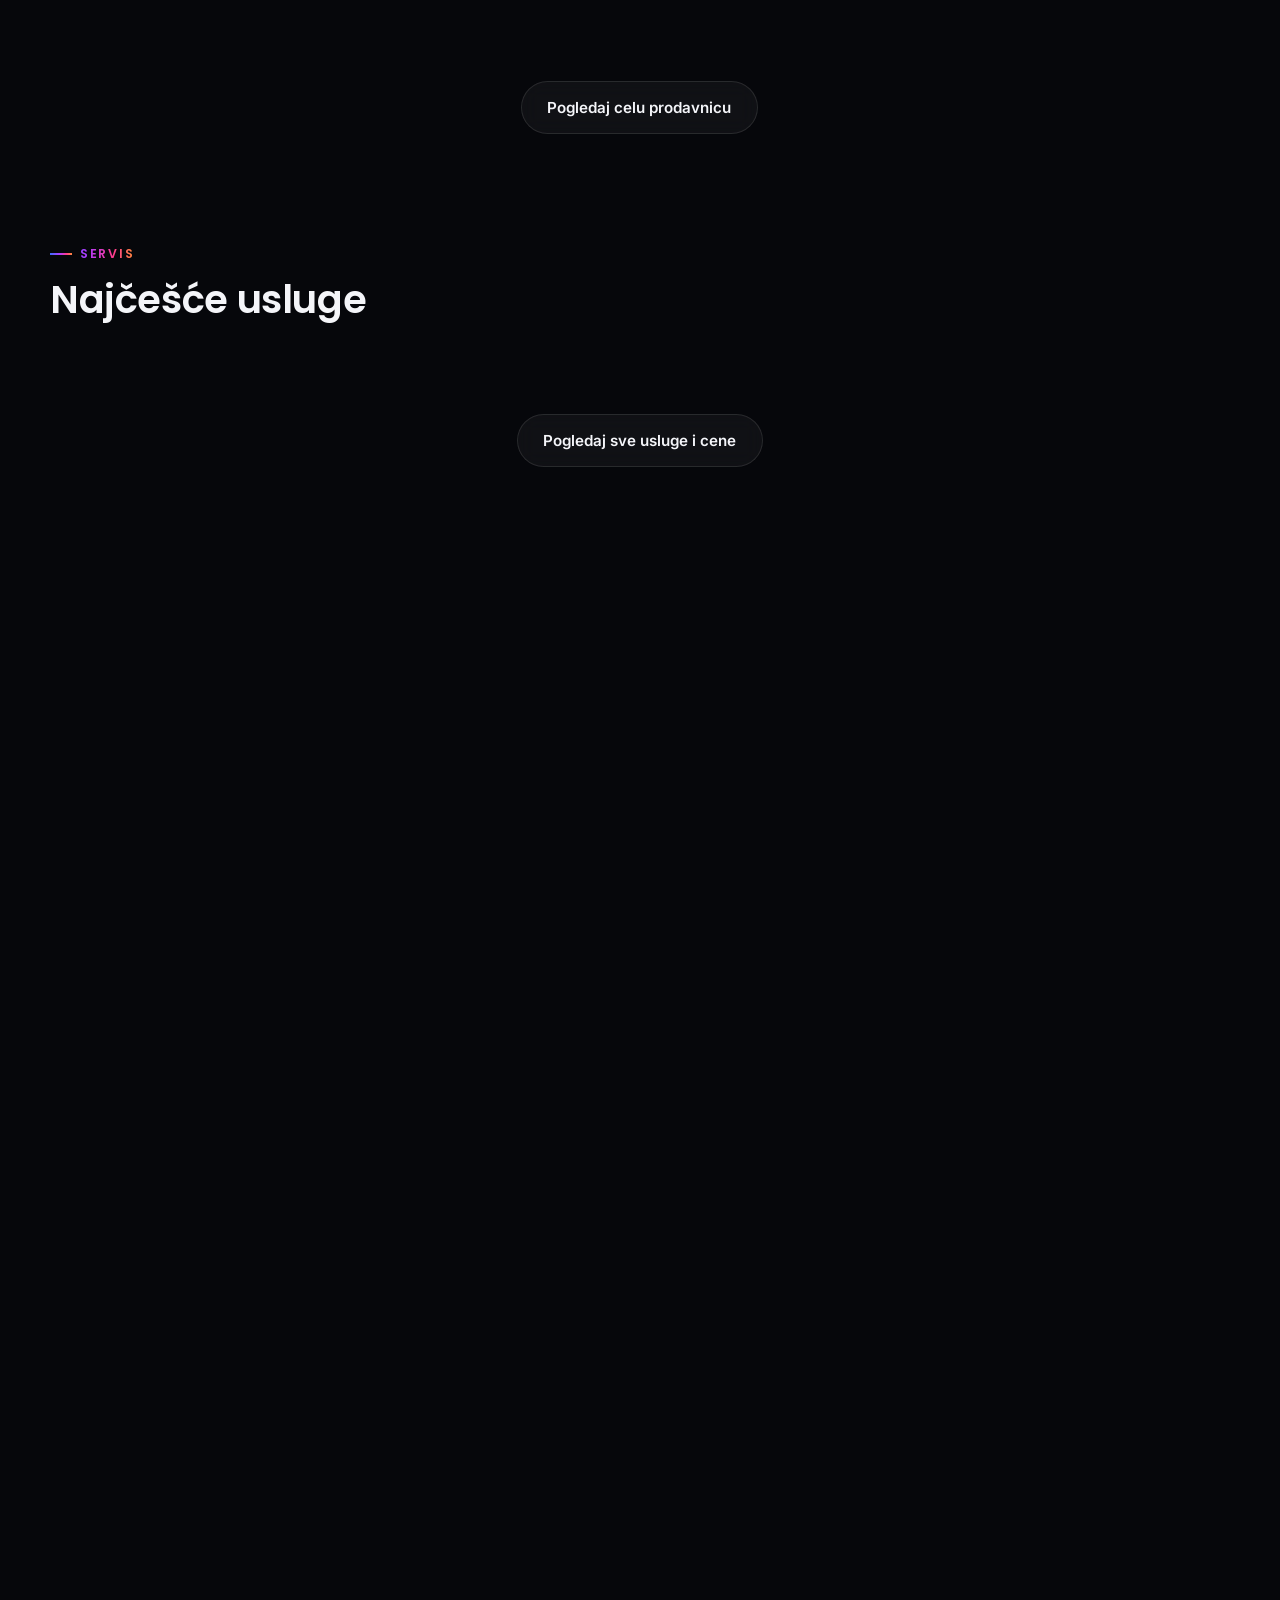
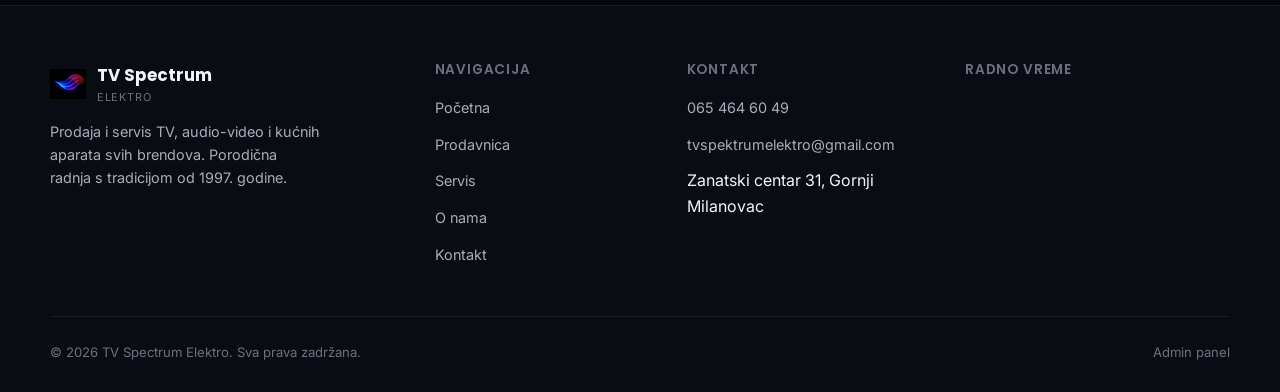
==== commit df6e7f0e: "Migrate to Supabase; multi-image uploads, SEO, security headers, mobile menu fix - Replace PHP + SQL" ====
--- a/index.html
+++ b/index.html
@@ -5,12 +5,49 @@
 <meta name="viewport" content="width=device-width, initial-scale=1">
 <title>TV Spectrum Elektro — Prodaja i servis TV uređaja i kućnih aparata</title>
 <meta name="description" content="TV Spectrum Elektro: prodaja polovnih i novih televizora po porudžbini, i profesionalan servis TV, audio-video tehnike i kućnih aparata svih brendova. Besplatna dijagnostika, 12 meseci garancije.">
+<link rel="canonical" href="https://spektrumelektro.com/">
+<meta name="theme-color" content="#06070b">
+<meta property="og:type" content="website">
+<meta property="og:site_name" content="TV Spectrum Elektro">
+<meta property="og:locale" content="sr_RS">
+<meta property="og:url" content="https://spektrumelektro.com/">
+<meta property="og:title" content="TV Spectrum Elektro — Prodaja i servis TV uređaja i kućnih aparata">
+<meta property="og:description" content="Prodaja polovnih i novih televizora po porudžbini, i profesionalan servis TV, audio-video tehnike i kućnih aparata svih brendova. Besplatna dijagnostika, 12 meseci garancije.">
+<meta property="og:image" content="https://spektrumelektro.com/assets/logo-mark.png">
+<meta name="twitter:card" content="summary_large_image">
+<meta name="twitter:title" content="TV Spectrum Elektro — Prodaja i servis TV uređaja i kućnih aparata">
+<meta name="twitter:description" content="Prodaja polovnih i novih televizora po porudžbini, i profesionalan servis TV, audio-video tehnike i kućnih aparata svih brendova.">
+<meta name="twitter:image" content="https://spektrumelektro.com/assets/logo-mark.png">
 <link rel="icon" type="image/png" href="assets/favicon-32.png">
 <link rel="apple-touch-icon" href="assets/apple-touch-icon.png">
+<link rel="manifest" href="site.webmanifest">
 <link rel="preconnect" href="https://fonts.googleapis.com">
 <link rel="preconnect" href="https://fonts.gstatic.com" crossorigin>
 <link href="https://fonts.googleapis.com/css2?family=Inter:wght@400;500;600&family=Poppins:wght@600;700&display=swap" rel="stylesheet">
 <link rel="stylesheet" href="css/style.css">
+<script type="application/ld+json">
+{
+  "@context": "https://schema.org",
+  "@type": "ElectronicsStore",
+  "name": "TV Spectrum Elektro",
+  "image": "https://spektrumelektro.com/assets/logo-mark.png",
+  "url": "https://spektrumelektro.com/",
+  "telephone": "+381654646049",
+  "email": "tvspektrumelektro@gmail.com",
+  "priceRange": "$$",
+  "address": {
+    "@type": "PostalAddress",
+    "streetAddress": "Zanatski centar 31",
+    "addressLocality": "Gornji Milanovac",
+    "addressCountry": "RS"
+  },
+  "openingHoursSpecification": [
+    { "@type": "OpeningHoursSpecification", "dayOfWeek": ["Monday","Tuesday","Wednesday","Thursday","Friday"], "opens": "09:00", "closes": "17:00" },
+    { "@type": "OpeningHoursSpecification", "dayOfWeek": "Saturday", "opens": "09:00", "closes": "15:00" }
+  ],
+  "foundingDate": "1997"
+}
+</script>
 </head>
 <body>
 <a href="#main" class="skip-link">Preskoči na sadržaj</a>
@@ -183,6 +220,7 @@
 </main>
 
 <footer class="site-footer">
+<!-- Sajt napravio VF -->
   <div class="container">
     <div class="footer-grid">
       <div class="footer-brand">
@@ -191,10 +229,7 @@
           <span class="brand-name">TV Spectrum<br><small>Elektro</small></span>
         </a>
         <p>Prodaja i servis TV, audio-video i kućnih aparata svih brendova. Porodična radnja s tradicijom od <span class="js-founded-year">1997</span>. godine.</p>
-        <div class="social-row">
-          <a href="#" class="js-social-instagram" aria-label="Instagram"><svg width="18" height="18" viewBox="0 0 24 24" fill="none" stroke="currentColor" stroke-width="1.75" stroke-linecap="round" stroke-linejoin="round"><rect x="3" y="3" width="18" height="18" rx="5"/><circle cx="12" cy="12" r="4"/><circle cx="17.2" cy="6.8" r="1"/></svg></a>
-          <a href="#" class="js-social-facebook" aria-label="Facebook"><svg width="18" height="18" viewBox="0 0 24 24" fill="none" stroke="currentColor" stroke-width="1.75" stroke-linecap="round" stroke-linejoin="round"><path d="M14 21v-7.5h2.5l.5-3H14V8.3c0-1 .3-1.7 1.8-1.7H17V4.1C16.6 4 15.6 4 14.5 4A4 4 0 0 0 10 8.5v2H7.5v3H10V21z"/></svg></a>
-        </div>
+        <div class="social-row js-social-row"></div>
       </div>
       <div class="footer-col">
         <h4>Navigacija</h4>
--- a/css/style.css
+++ b/css/style.css
@@ -74,6 +74,9 @@
   background: none;
   border: none;
 }
+
+select { color-scheme: dark; }
+select option { background-color: var(--surface-solid); color: var(--text); }
 
 h1, h2, h3, h4 {
   font-family: "Poppins", "Inter", sans-serif;
@@ -254,6 +257,12 @@
 .nav-links a:hover, .nav-links a[aria-current="page"] { color: var(--text); }
 .nav-links a:hover::after, .nav-links a[aria-current="page"]::after { right: 0; }
 
+/* Dugme za poziv na dnu MOBILNOG menija (ubacuje ga main.js) — na desktopu
+   je nav-links običan horizontalni red pored zaglavlja, gde ovo dugme nema
+   smisla (telefon je već vidljiv u .phone-cta), pa je sakriveno dok se ne
+   uključi mobilni prikaz ispod. */
+.nav-cta { display: none; }
+
 .header-actions { display: flex; align-items: center; gap: 0.9rem; }
 .phone-cta { display: flex; align-items: center; gap: 0.5rem; font-weight: 600; font-size: 0.92rem; color: var(--text); }
 .phone-cta .icon { color: var(--orange); }
@@ -266,10 +275,31 @@
 }
 
 @media (max-width: 900px) {
-  .nav-links { position: fixed; inset: var(--header-h) 0 0 0; flex-direction: column; justify-content: flex-start; align-items: stretch; gap: 0; background: rgba(6,7,11,0.98); backdrop-filter: blur(20px); padding: 1.5rem 1.75rem 2rem; transform: translateY(-8px); opacity: 0; pointer-events: none; transition: opacity var(--dur) var(--ease), transform var(--dur) var(--ease); }
-  .nav-links a { padding: 0.95rem 0; border-bottom: 1px solid var(--border-soft); font-size: 1.05rem; }
+  /* .nav-links je position:fixed unutar .site-header, a .site-header ima
+     backdrop-filter — po CSS spec-u, filter/backdrop-filter na pretku pravi
+     "containing block" za fixed potomke UMESTO pravog viewport-a. Header je
+     visok samo var(--header-h) (~84px), pa je "bottom:0" iz starog `inset`
+     zapravo značilo "84px od vrha", ne "dno ekrana" — meni se skupljao na
+     svega ~56px visine, a stavke koje su prelivale van te kutije (flex overflow,
+     bez overflow:hidden) crtale su se BEZ pozadine iza sebe → izgledalo je kao
+     providan meni preko sadržaja stranice. Rešenje: eksplicitna visina u vh/dvh
+     jedinicama (uvek računata od pravog viewport-a, bez obzira na containing
+     block), umesto oslanjanja na `bottom:0`. Nema više ni backdrop-filter-a na
+     samom meniju (puna boja, jednostavnije i bez ikakve dvosmislenosti). */
+  .nav-links { position: fixed; top: var(--header-h); left: 0; right: 0; height: calc(100vh - var(--header-h)); height: calc(100dvh - var(--header-h)); z-index: 1; overflow-y: auto; flex-direction: column; justify-content: flex-start; align-items: stretch; gap: 0; background: var(--bg); padding: 1.5rem 1.75rem 2rem; transform: translateY(-8px); opacity: 0; pointer-events: none; transition: opacity var(--dur) var(--ease), transform var(--dur) var(--ease); }
+  .nav-links a { padding: 1.05rem 0.1rem; border-bottom: 1px solid var(--border-soft); font-size: 1.15rem; transition: color var(--dur) var(--ease), padding-left var(--dur) var(--ease); }
   .nav-links a::after { display: none; }
+  .nav-links a[aria-current="page"] { padding-left: 1rem; }
+  .nav-links a[aria-current="page"]::before {
+    content: ""; position: absolute; left: 0; top: 0.4rem; bottom: 0.4rem; width: 3px;
+    border-radius: 2px; background: var(--gradient-brand);
+  }
   .site-header.nav-open .nav-links { opacity: 1; transform: translateY(0); pointer-events: auto; }
+  /* CTA na dnu menija (ubacuje se preko JS-a u main.js) — umesto praznog
+     prostora ispod 5 linkova na velikim ekranima telefona, "margin-top: auto"
+     gura dugme za poziv skroz na dno menija. */
+  .nav-cta { display: block; margin-top: auto; padding-top: 1.5rem; }
+  .nav-cta .btn { width: 100%; }
   .nav-toggle { display: inline-flex; }
   .phone-cta span { display: none; }
 }
@@ -417,6 +447,14 @@
 .badge-condition.new { color: var(--success); border-color: rgba(53,214,138,0.35); background: rgba(53,214,138,0.1); }
 .badge-condition.used { color: var(--warning); border-color: rgba(255,184,77,0.35); background: rgba(255,184,77,0.1); }
 .badge-out { position: absolute; inset: 0; background: rgba(6,7,11,0.72); display: flex; align-items: center; justify-content: center; font-weight: 600; letter-spacing: 0.05em; text-transform: uppercase; font-size: 0.85rem; color: var(--text-dim); backdrop-filter: blur(2px); }
+.badge-photo-count {
+  position: absolute; bottom: 0.7rem; right: 0.7rem;
+  display: flex; align-items: center; gap: 0.3rem;
+  padding: 0.2rem 0.55rem; border-radius: 999px;
+  background: rgba(6,7,11,0.68); color: #fff; font-size: 0.72rem; font-weight: 600;
+  backdrop-filter: blur(2px);
+}
+.badge-photo-count svg { width: 13px; height: 13px; }
 
 .product-body { padding: 1.3rem 1.4rem 1.5rem; display: flex; flex-direction: column; gap: 0.6rem; flex: 1; }
 .product-body .cat { font-size: 0.76rem; color: var(--text-faint); text-transform: uppercase; letter-spacing: 0.08em; }
@@ -533,6 +571,7 @@
 
 /* ---------- contact ---------- */
 .contact-grid { display: grid; grid-template-columns: 1fr 1.15fr; gap: 2.5rem; align-items: start; }
+.contact-grid > * { min-width: 0; }
 .contact-info-list { display: flex; flex-direction: column; gap: 1.1rem; margin-bottom: 2rem; }
 .contact-info-item { display: flex; gap: 1rem; align-items: flex-start; }
 .contact-info-item .icon-wrap { width: 42px; height: 42px; flex-shrink: 0; border-radius: var(--radius-sm); display: grid; place-items: center; background: var(--surface-strong); border: 1px solid var(--border); color: var(--blue); }
@@ -553,9 +592,12 @@
 
 .form-card { padding: clamp(1.6rem, 3vw, 2.4rem); }
 .form-row { display: grid; grid-template-columns: 1fr 1fr; gap: 1rem; }
+.form-row > * { min-width: 0; }
 .field-group { margin-bottom: 1.1rem; display: flex; flex-direction: column; gap: 0.4rem; }
 .field-group label { font-size: 0.83rem; font-weight: 500; color: var(--text-dim); }
 .field-group input, .field-group textarea, .field-group select {
+  width: 100%;
+  min-width: 0;
   padding: 0.8rem 1rem;
   background: var(--bg-alt);
   border: 1px solid var(--border);
@@ -607,9 +649,22 @@
 .modal-inner { padding: 2rem; position: relative; }
 .modal-close { position: absolute; top: 1.1rem; right: 1.1rem; }
 
-.product-detail-media { aspect-ratio: 16/8; border-radius: var(--radius-md); margin-bottom: 1.3rem; display: grid; place-items: center; background: var(--bg-alt); overflow: hidden; }
+.product-detail-media { aspect-ratio: 16/8; border-radius: var(--radius-md); margin-bottom: 0.7rem; display: grid; place-items: center; background: var(--bg-alt); overflow: hidden; }
 .product-detail-media .icon { color: var(--text); }
 .product-detail-media img { width: 100%; height: 100%; object-fit: cover; }
+
+.product-detail-thumbs { display: none; gap: 0.5rem; margin-bottom: 1.3rem; overflow-x: auto; padding-bottom: 0.2rem; }
+.thumb-btn {
+  flex-shrink: 0; width: 56px; height: 56px;
+  border-radius: var(--radius-sm);
+  border: 2px solid transparent;
+  padding: 0; overflow: hidden; cursor: pointer;
+  opacity: 0.6;
+  transition: opacity var(--dur) var(--ease), border-color var(--dur) var(--ease);
+}
+.thumb-btn img { width: 100%; height: 100%; object-fit: cover; display: block; }
+.thumb-btn:hover { opacity: 0.85; }
+.thumb-btn.active { opacity: 1; border-color: var(--purple); }
 
 /* ---------- utility ---------- */
 .mt-0 { margin-top: 0 !important; }
